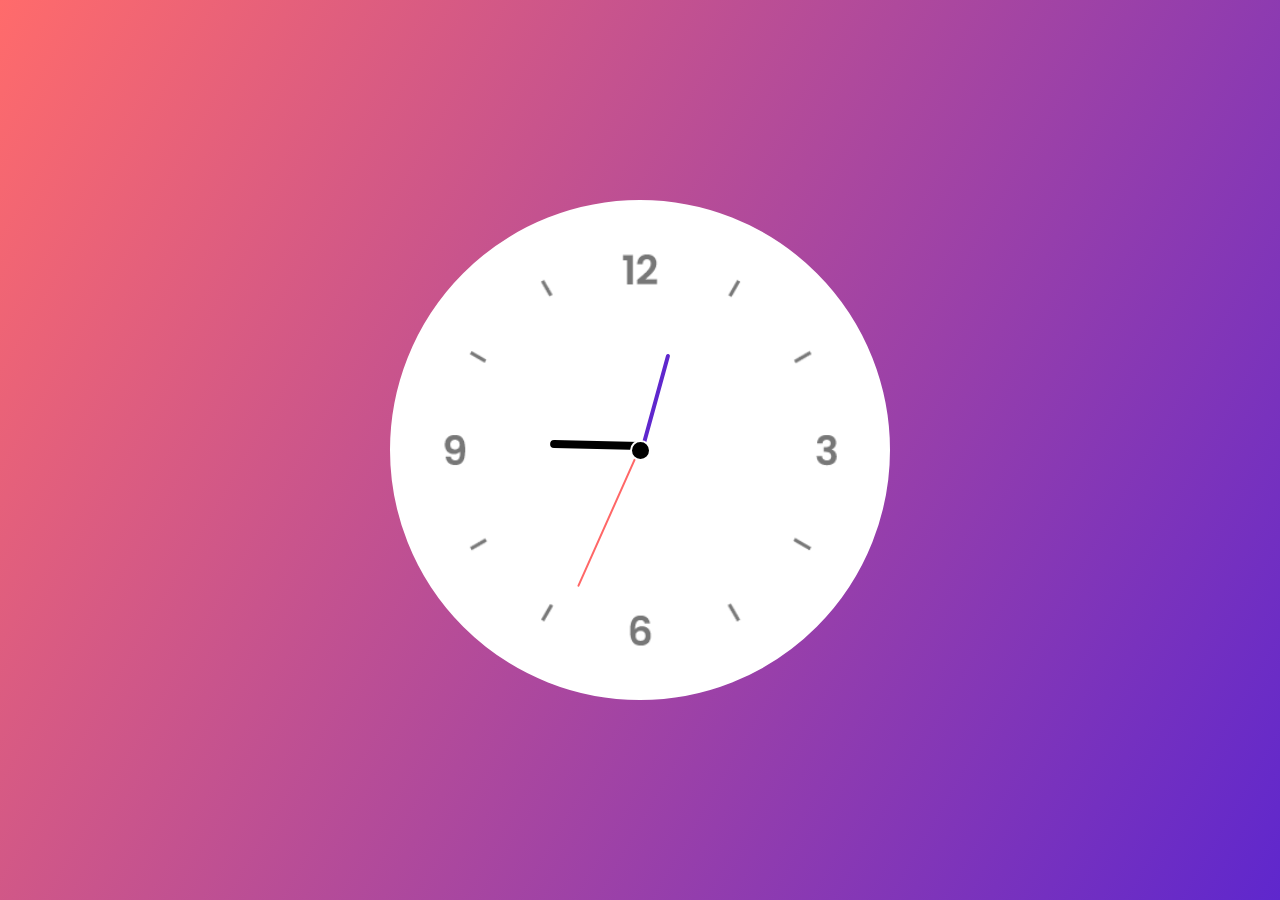
==== clock.html @ 49a096dd "Analog Clock Developed." ====
<!DOCTYPE html>
<html lang="en">
<head>
    <meta charset="UTF-8">
    <meta http-equiv="X-UA-Compatible" content="IE=edge">
    <meta name="viewport" content="width=device-width, initial-scale=1.0">
    <title>Clock</title>
    <link rel="stylesheet" href="./assets/css/clock.css">
</head>
<body>
    <div class="clock">

		<div id="hour">
			<div class="hour"></div>
		</div>
		
		<div id="min">
			<div class="min"></div>
		</div>
		
		<div id="sec">
			<div class="sec"></div>
		</div>
		
	</div>
	<script type="text/javascript" src="./assets/js/clock.js"></script>
</body>
</html>
---- assets/css/clock.css ----
* {
	padding: 0;
	margin: 0;
	box-sizing: border-box;
}

body {
	display: flex;
	justify-content: center;
	align-items: center;
	min-height: 100vh;
	background-image: linear-gradient(120deg, #ff6b6b, #5f27cd);
}

.clock {
	width: 500px;
	height: 500px;
	display: flex;
	justify-content: center;
	align-items: center;
	background: #fff url(../img/clock.png);
	background-size: cover;
	border-radius: 50%;
	border: 20px solid white;
}

.clock::before {
	content: '';
	position: absolute;
	width: 17px;
	height: 17px;
	background-color: #000000;
	border: 2px solid white;
	z-index: 1;
	border-radius: 50%;
}

.hour,
.min,
.sec {
	display: flex;
	justify-content: center;
	align-items: center;
	position: absolute;
	border-radius: 50%;
	bottom: 50%;
	left: 50%;
}

.hour {
	background-color: #000000;
	height: 90px;
	width: 8px;
	border-radius: 6px 6px 0 0;
}

.min {
	background-color: #5f27cd;
	height: 100px;
	width: 4px;
	border-radius: 6px 6px 0 0;
}

.sec {
	background-color: #ff6767;
	width: 2px;
	height: 150px;
	border-radius: 6px 6px 0 0;
}
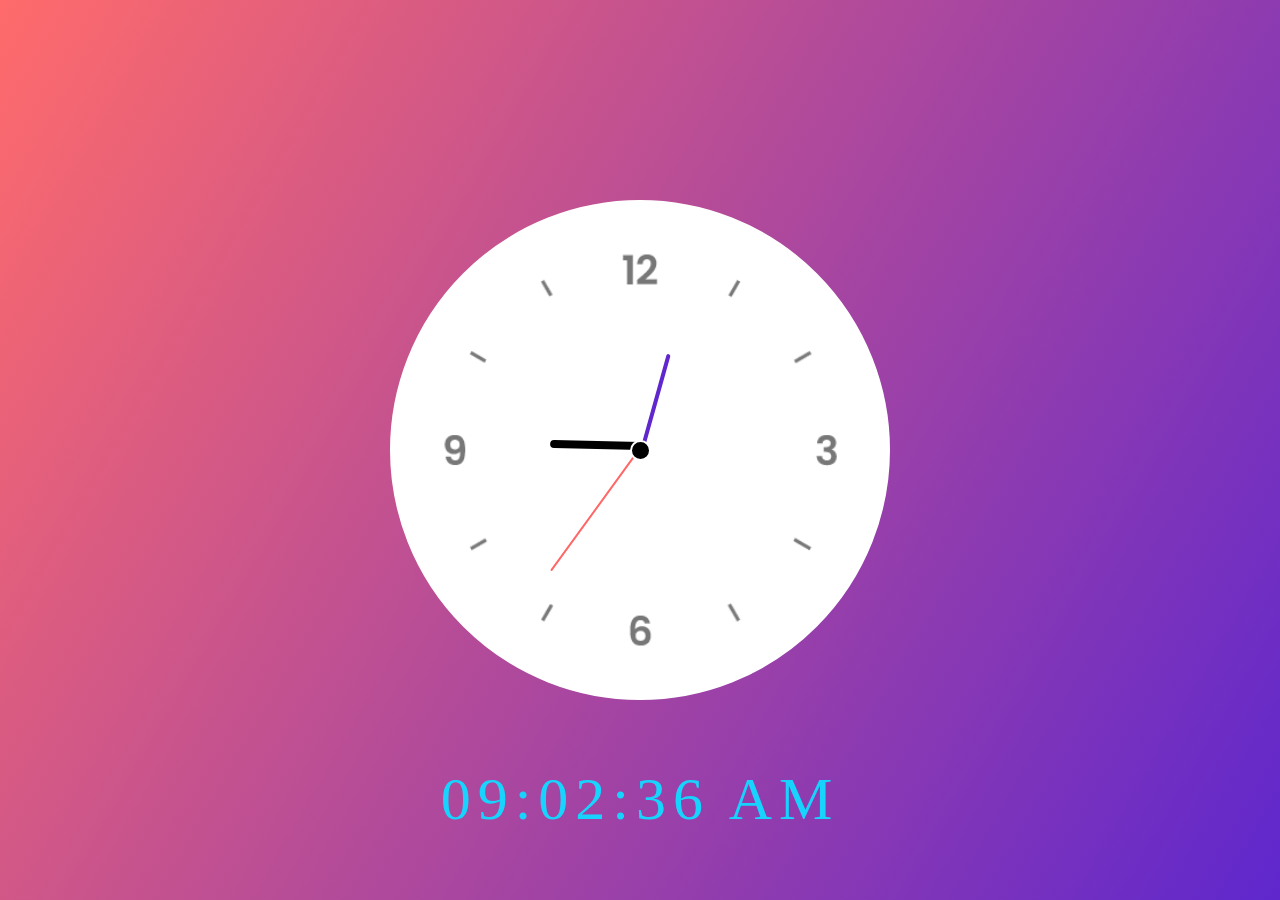
==== commit 575f7cdc: "Added UI Libraries on the clock" ====
--- a/clock.html
+++ b/clock.html
@@ -1,28 +1,41 @@
 <!DOCTYPE html>
 <html lang="en">
+
 <head>
-    <meta charset="UTF-8">
-    <meta http-equiv="X-UA-Compatible" content="IE=edge">
-    <meta name="viewport" content="width=device-width, initial-scale=1.0">
-    <title>Clock</title>
-    <link rel="stylesheet" href="./assets/css/clock.css">
+	<meta charset="UTF-8">
+	<meta http-equiv="X-UA-Compatible" content="IE=edge">
+	<meta name="viewport" content="width=device-width, initial-scale=1.0">
+	<title>Clock</title>
+	<link rel="stylesheet" href="https://cdn.jsdelivr.net/npm/bootstrap@4.5.3/dist/css/bootstrap.min.css"
+		integrity="sha384-TX8t27EcRE3e/ihU7zmQxVncDAy5uIKz4rEkgIXeMed4M0jlfIDPvg6uqKI2xXr2" crossorigin="anonymous">
+	<link rel="stylesheet" href="./assets/css/clock.css">
 </head>
+
 <body>
-    <div class="clock">
+	<div class="row clock">
 
 		<div id="hour">
 			<div class="hour"></div>
 		</div>
-		
+
 		<div id="min">
 			<div class="min"></div>
 		</div>
-		
+
 		<div id="sec">
 			<div class="sec"></div>
 		</div>
-		
+
 	</div>
+	<div id="MyClockDisplay" class="row myclock"></div>
+
+	<script src="https://code.jquery.com/jquery-3.5.1.slim.min.js"
+		integrity="sha384-DfXdz2htPH0lsSSs5nCTpuj/zy4C+OGpamoFVy38MVBnE+IbbVYUew+OrCXaRkfj" crossorigin="anonymous">
+	</script>
+	<script src="https://cdn.jsdelivr.net/npm/bootstrap@4.5.3/dist/js/bootstrap.bundle.min.js"
+		integrity="sha384-ho+j7jyWK8fNQe+A12Hb8AhRq26LrZ/JpcUGGOn+Y7RsweNrtN/tE3MoK7ZeZDyx" crossorigin="anonymous">
+	</script>
 	<script type="text/javascript" src="./assets/js/clock.js"></script>
 </body>
+
 </html>--- a/assets/css/clock.css
+++ b/assets/css/clock.css
@@ -66,4 +66,15 @@
 	width: 2px;
 	height: 150px;
 	border-radius: 6px 6px 0 0;
+}
+
+.myclock {
+    position: absolute;
+    top: 92%;
+    left: 50%;
+    transform: translateX(-50%) translateY(-92%);
+    color: #17D4FE;
+    font-size: 60px;
+    font-family: Orbitron;
+    letter-spacing: 7px;
 }